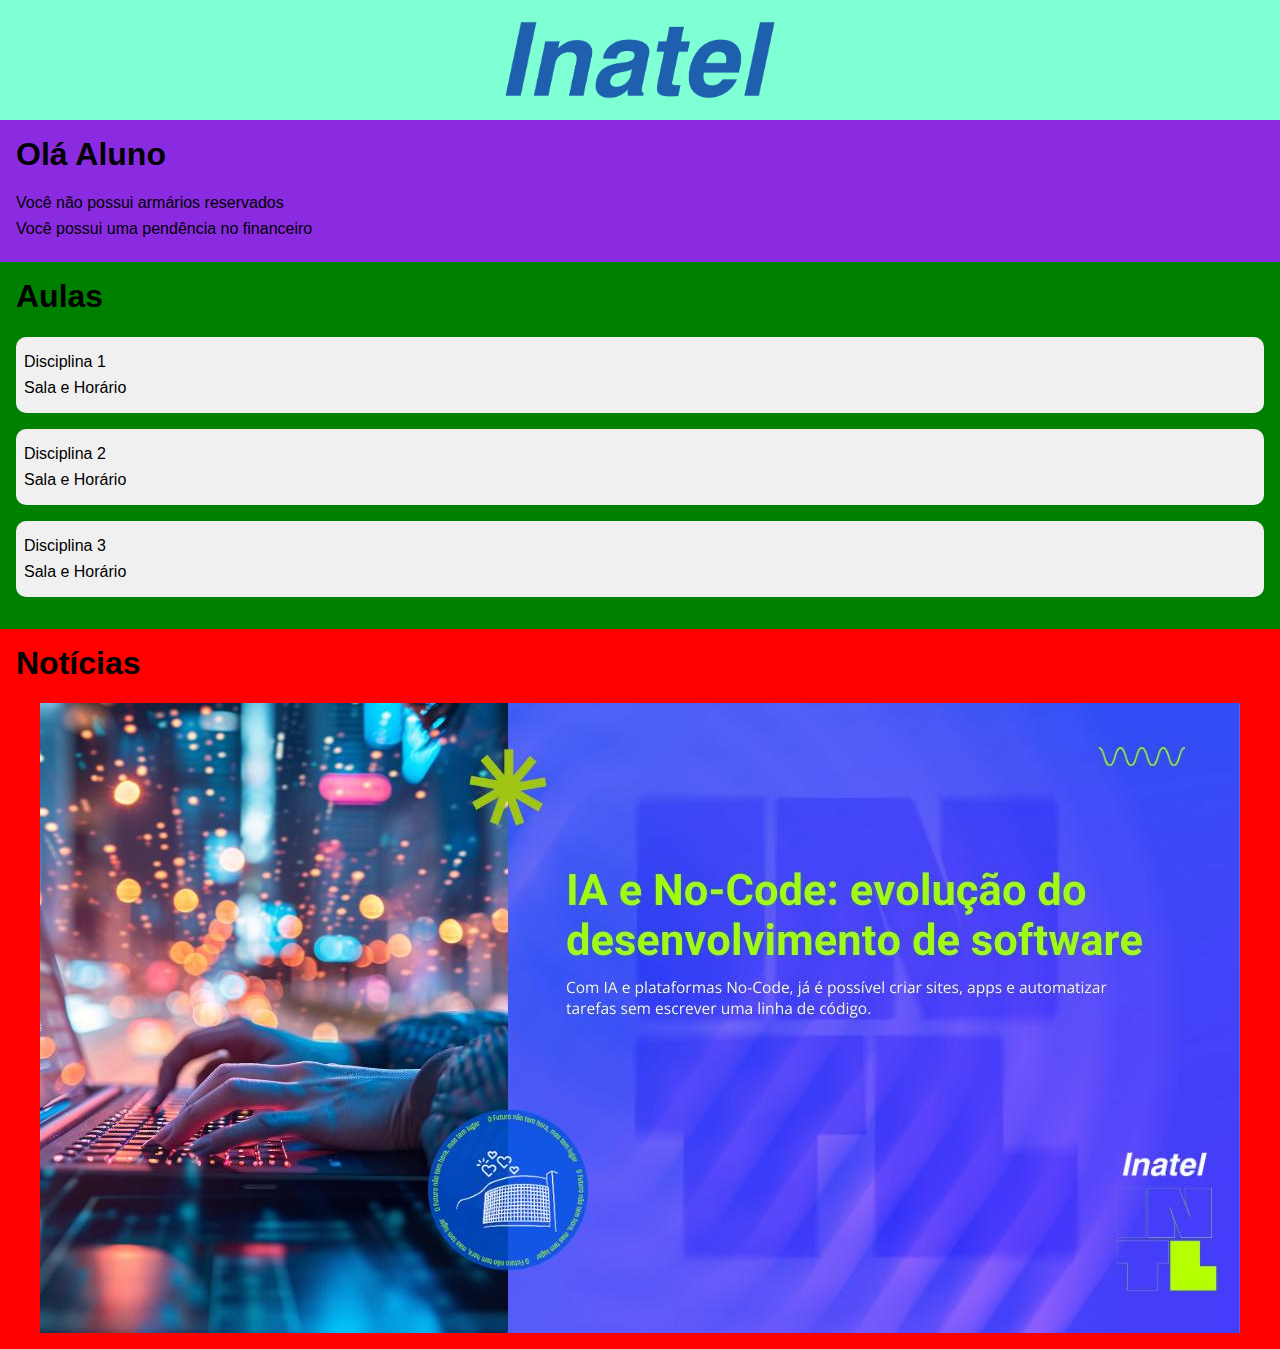
==== app-inatel/index.html @ 526b5850 "feature: inatel-app sket" ====
<!DOCTYPE html>
<html>
  <head>
    <meta charset="utf-8" />
    <meta http-equiv="X-UA-Compatible" content="IE=edge" />
    <title>App Inatel</title>
    <meta name="viewport" content="width=device-width, initial-scale=1" />
    <link rel="stylesheet" type="text/css" href="main.css" />
  </head>
  <body>
    <header>
      <div class="container">
        <img src="./assets/Logo-Inatel.png" alt="Inatel Logo" />
      </div>
    </header>
    <div class="content" style="background-color: blueviolet">
      <h1 style="color: black">Olá Aluno</h1>
      <p>Você não possui armários reservados</p>
      <p>Você possui uma pendência no financeiro</p>
    </div>
    <div class="content" style="background-color: green">
      <h1>Aulas</h1>
      <div class="disciplina">
        <p>Disciplina 1</p>
        <p>Sala e Horário</p>
      </div>
      <div class="disciplina">
        <p>Disciplina 2</p>
        <p>Sala e Horário</p>
      </div>
      <div class="disciplina">
        <p>Disciplina 3</p>
        <p>Sala e Horário</p>
      </div>
    </div>
    <div class="content" style="background-color: red">
      <h1>Notícias</h1>
      <img src="./assets/noticia1.jpeg" alt="Notícia 1" />
    </div>
  </body>
</html>
---- app-inatel/main.css ----
body,
html {
  margin: 0;
  padding: 0;
  width: 100%;
  height: 100%;
  font-family: Arial, sans-serif;
  background-color: darksalmon;
}

header {
  background-color: aquamarine;
  padding: 10px 0;
  text-align: center;
}

.container {
  display: flex;
  flex-direction: column;
  align-items: center;
  width: 100%;
}

.container img {
  max-width: 100%;
  height: 100px;
}

.content {
  width: auto;
  padding: 16px;
}

.content h1,
.content h2 {
  margin-top: 0;
}

.content p {
  margin: 8px 0;
}

.content img {
  max-width: 100%;
  height: auto;
  display: block;
  margin: 0 auto;
}

.disciplina {
  margin-bottom: 16px;
  padding: 8px;
  background-color: #f0f0f0;
  border-radius: 10px;
}
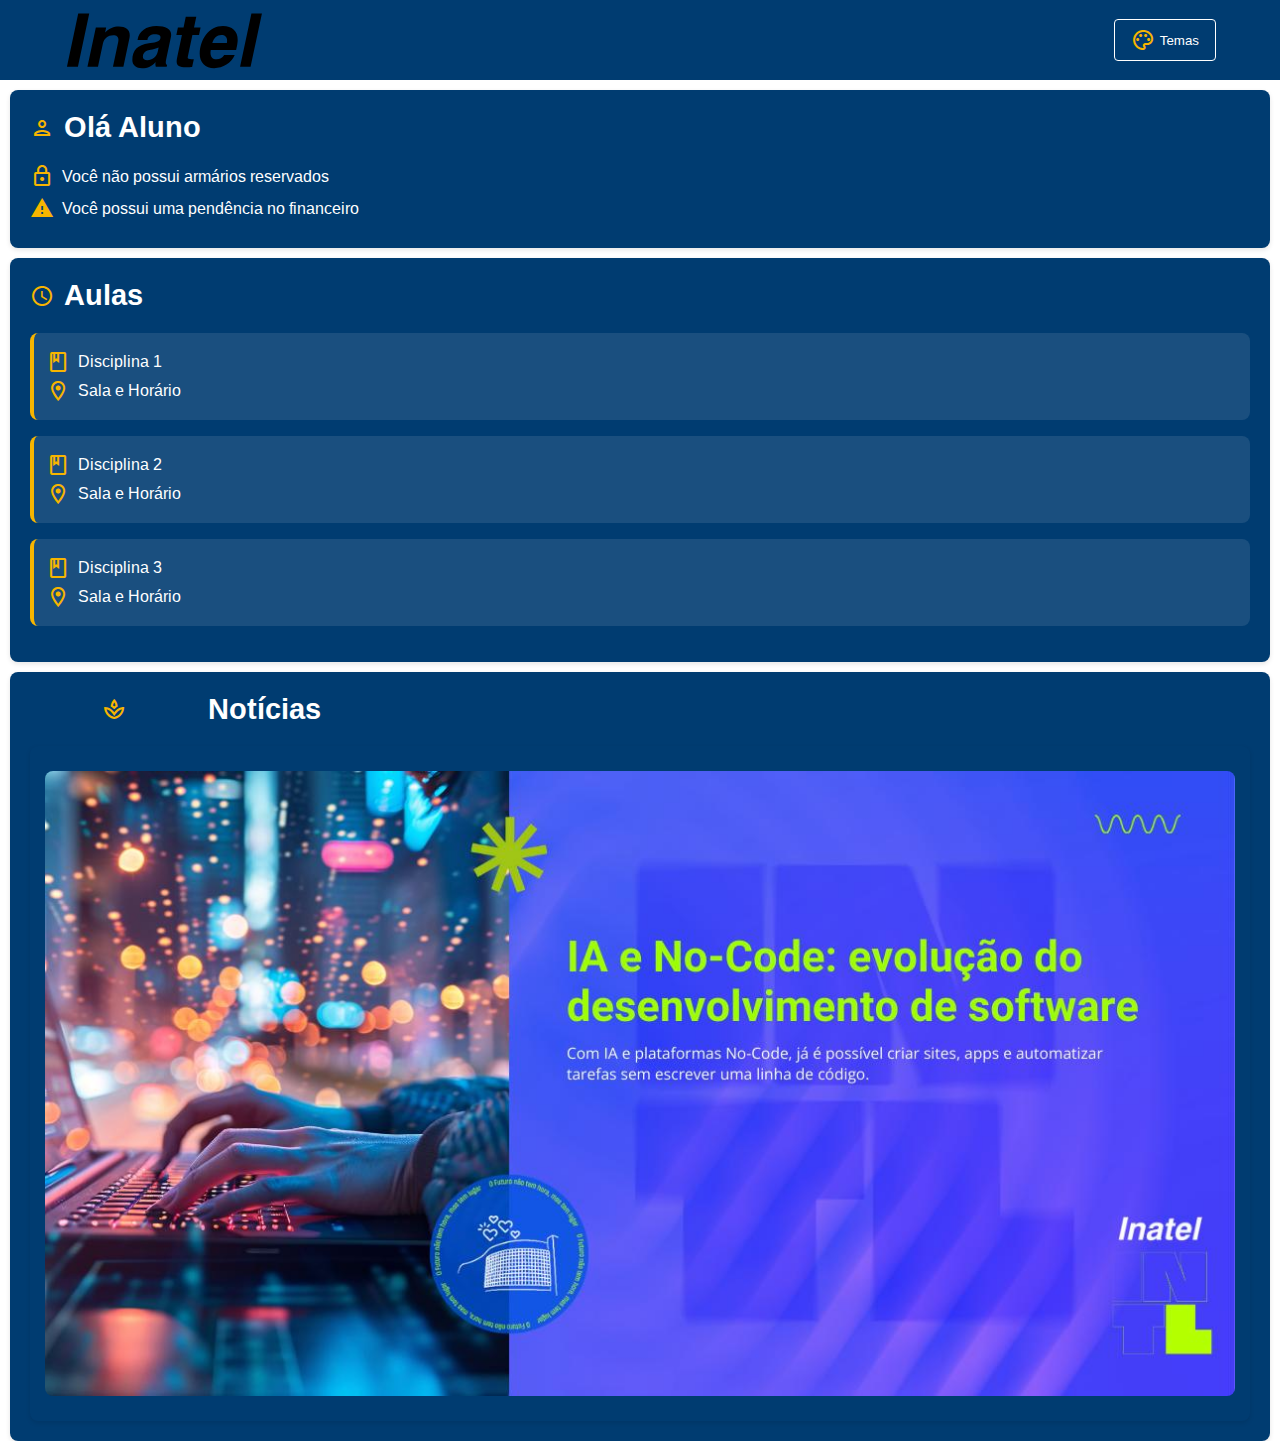
==== commit a8bcc8a1: "improving screen" ====
--- a/app-inatel/index.html
+++ b/app-inatel/index.html
@@ -1,41 +1,75 @@
 <!DOCTYPE html>
-<html>
+<html lang="pt-br">
   <head>
     <meta charset="utf-8" />
     <meta http-equiv="X-UA-Compatible" content="IE=edge" />
+    <meta name="viewport" content="width=device-width, initial-scale=1" />
     <title>App Inatel</title>
-    <meta name="viewport" content="width=device-width, initial-scale=1" />
     <link rel="stylesheet" type="text/css" href="main.css" />
+    <link rel="preconnect" href="https://fonts.googleapis.com" />
+    <link rel="preconnect" href="https://fonts.gstatic.com" crossorigin />
+    <link
+      href="https://fonts.googleapis.com/css2?family=Arimo:ital,wght@0,400..700;1,400..700&display=swap"
+      rel="stylesheet"
+    />
+    <link
+      href="https://fonts.googleapis.com/icon?family=Material+Icons+Outlined"
+      rel="stylesheet"
+    />
+    <script src="./main.js" defer></script>
   </head>
   <body>
     <header>
       <div class="container">
-        <img src="./assets/Logo-Inatel.png" alt="Inatel Logo" />
+        <img src="./assets/inatel.svg" alt="Inatel Logo" class="logo" />
+        <button id="menu-toggle">
+          <span class="material-icons-outlined">palette</span> Temas
+        </button>
       </div>
     </header>
-    <div class="content" style="background-color: blueviolet">
-      <h1 style="color: black">Olá Aluno</h1>
-      <p>Você não possui armários reservados</p>
-      <p>Você possui uma pendência no financeiro</p>
+
+    <div id="theme-menu" class="menu">
+      <button onclick="changeTheme('inatel')">
+        <span class="material-icons-outlined">school</span> Tema Inatel
+      </button>
+      <button onclick="changeTheme('moderno')">
+        <span class="material-icons-outlined">eco</span> Tema Verde
+      </button>
     </div>
-    <div class="content" style="background-color: green">
-      <h1>Aulas</h1>
+
+    <div class="content">
+      <h1><span class="material-icons-outlined">person</span> Olá Aluno</h1>
+      <p>
+        <span class="material-icons-outlined">lock</span>
+        Você não possui armários reservados
+      </p>
+      <p>
+        <span class="material-icons-outlined">warning</span> Você possui uma
+        pendência no financeiro
+      </p>
+    </div>
+
+    <div class="content">
+      <h1><span class="material-icons-outlined">schedule</span> Aulas</h1>
       <div class="disciplina">
-        <p>Disciplina 1</p>
-        <p>Sala e Horário</p>
+        <p><span class="material-icons-outlined">book</span> Disciplina 1</p>
+        <p><span class="material-icons-outlined">room</span> Sala e Horário</p>
       </div>
       <div class="disciplina">
-        <p>Disciplina 2</p>
-        <p>Sala e Horário</p>
+        <p><span class="material-icons-outlined">book</span> Disciplina 2</p>
+        <p><span class="material-icons-outlined">room</span> Sala e Horário</p>
       </div>
       <div class="disciplina">
-        <p>Disciplina 3</p>
-        <p>Sala e Horário</p>
+        <p><span class="material-icons-outlined">book</span> Disciplina 3</p>
+        <p><span class="material-icons-outlined">room</span> Sala e Horário</p>
       </div>
     </div>
-    <div class="content" style="background-color: red">
-      <h1>Notícias</h1>
-      <img src="./assets/noticia1.jpeg" alt="Notícia 1" />
+
+    <div class="content">
+      <h1><span class="material-icons-outlined">newspaper</span> Notícias</h1>
+      <div class="noticia">
+        <img src="./assets/noticia1.jpeg" alt="Notícia 1" />
+      </div>
     </div>
   </body>
 </html>
--- a/app-inatel/main.css
+++ b/app-inatel/main.css
@@ -1,55 +1,244 @@
+/* Paleta de cores - definidas em uma única raiz para evitar sobrescrever */
+:root {
+  /* Tema Inatel - padrão */
+  --azul-inatel: #003c71;
+  --cinza-claro: #d1d3d4;
+  --cinza-escuro: #4b4f54;
+  --branco: #ffffff;
+  --amarelo-inatel: #f7b500;
+
+  /* Tema Verde Moderno */
+  --verde-escuro: #2e7d32;
+  --verde-medio: #43a047;
+  --verde-claro: #66bb6a;
+  --bege-claro: #f5f5dc;
+  --marrom-claro: #a5784b;
+
+  /* Cores de aplicação - alteram com o tema */
+  --cor-primaria: var(--azul-inatel);
+  --cor-secundaria: var(--amarelo-inatel);
+  --cor-texto: var(--branco);
+  --cor-background: var(--branco);
+  --cor-secao1: var(--azul-inatel);
+  --cor-secao2: var(--azul-inatel);
+  --cor-secao3: var(
+    --azul-inatel
+  ); /* Corrigir para ter fundo azul na seção de notícias */
+  --cor-icones: var(--amarelo-inatel);
+}
+
 body,
 html {
   margin: 0;
   padding: 0;
   width: 100%;
   height: 100%;
-  font-family: Arial, sans-serif;
-  background-color: darksalmon;
+  font-family: "Arimo", sans-serif;
+  background-color: var(--cor-background);
 }
 
 header {
-  background-color: aquamarine;
+  background-color: var(--cor-primaria);
   padding: 10px 0;
   text-align: center;
+  position: relative;
+  z-index: 10;
 }
 
 .container {
   display: flex;
-  flex-direction: column;
-  align-items: center;
-  width: 100%;
+  justify-content: space-between;
+  align-items: center;
+  width: 90%;
+  max-width: 1200px;
+  margin: 0 auto;
+  padding: 0 20px;
 }
 
 .container img {
   max-width: 100%;
-  height: 100px;
-}
-
+  height: 60px;
+}
+
+#menu-toggle {
+  background-color: transparent;
+  color: var(--cor-texto);
+  border: 1px solid var(--cor-texto);
+  padding: 8px 16px;
+  border-radius: 4px;
+  cursor: pointer;
+  display: flex;
+  align-items: center;
+  gap: 5px;
+}
+
+#menu-toggle:hover {
+  background-color: rgba(255, 255, 255, 0.1);
+}
+
+#theme-menu {
+  display: none;
+  position: absolute;
+  top: 80px;
+  right: 20px;
+  background-color: white;
+  border: 1px solid #ccc;
+  padding: 10px;
+  z-index: 100;
+  border-radius: 4px;
+  box-shadow: 0 2px 5px rgba(0, 0, 0, 0.2);
+}
+
+#theme-menu button {
+  display: flex;
+  align-items: center;
+  gap: 8px;
+  width: 100%;
+  padding: 8px 16px;
+  background-color: var(--cor-primaria);
+  color: white;
+  border: none;
+  cursor: pointer;
+  margin: 5px 0;
+  border-radius: 5px;
+  transition: background-color 0.3s;
+}
+
+#theme-menu button:hover {
+  background-color: var(--cor-secundaria);
+}
+
+/* Estilo da content */
 .content {
   width: auto;
-  padding: 16px;
+  padding: 20px;
+  margin: 10px;
+  border-radius: 8px;
+  box-shadow: 0 2px 5px rgba(0, 0, 0, 0.1);
+  background-color: var(--cor-secao3); /* Fundo igual em todas as .content */
 }
 
 .content h1,
 .content h2 {
   margin-top: 0;
+  font-size: 1.8rem;
+  font-weight: bold;
+  color: var(--cor-texto);
+  display: flex;
+  align-items: center;
+  gap: 10px;
+}
+
+.content h2 {
+  font-size: 1.4rem;
+  margin-bottom: 15px;
 }
 
 .content p {
   margin: 8px 0;
+  font-size: 1rem;
+  color: var(--cor-texto);
+  display: flex;
+  align-items: center;
+}
+
+/* Remover o gap das tags p e ajustar espaçamento dos ícones */
+.content p .material-icons-outlined {
+  margin-right: 8px;
 }
 
 .content img {
   max-width: 100%;
   height: auto;
   display: block;
-  margin: 0 auto;
-}
-
+  margin: 10px auto;
+  border-radius: 8px;
+}
+
+.content:nth-of-type(1) {
+  background-color: var(--cor-secao1);
+}
+
+.content:nth-of-type(2) {
+  background-color: var(--cor-secao2);
+}
+
+.content:nth-of-type(3) {
+  background-color: var(
+    --cor-secao3
+  ); /* Garantir fundo azul na terceira seção */
+  color: var(--cor-texto); /* Garantir que o texto seja branco */
+}
+
+/* Estilo para a seção de notícias (noticia) */
+.noticia {
+  background-color: var(--cor-secao3); /* Fundo igual ao da .content */
+  border-radius: 8px;
+  padding: 15px;
+  margin-top: 10px;
+  box-shadow: 0 2px 5px rgba(0, 0, 0, 0.1); /* Somente para consistência */
+}
+
+/* Para garantir que o fundo e estilo das disciplinas não sejam afetados */
 .disciplina {
   margin-bottom: 16px;
-  padding: 8px;
-  background-color: #f0f0f0;
-  border-radius: 10px;
-}
+  padding: 12px;
+  background-color: rgba(
+    255,
+    255,
+    255,
+    0.1
+  ); /* Fundo ligeiramente transparente */
+  border-radius: 8px;
+  border-left: 4px solid var(--cor-secundaria);
+}
+
+.disciplina p {
+  font-size: 1rem;
+  color: var(--cor-texto);
+  margin: 5px 0;
+}
+
+/* Ícones */
+.material-icons-outlined {
+  color: var(--cor-icones);
+  font-size: 1.4rem;
+  vertical-align: middle;
+}
+
+.content:nth-of-type(3) h1,
+.content:nth-of-type(3) h2,
+.content:nth-of-type(3) p {
+  color: var(--cor-texto);
+}
+
+/* Ajuste para os ícones de notícias */
+.content:nth-of-type(3) .material-icons-outlined {
+  color: var(--cor-icones);
+}
+
+@media (max-width: 768px) {
+  .content h1 {
+    font-size: 1.5rem;
+  }
+
+  .content h2 {
+    font-size: 1.2rem;
+  }
+
+  .content p {
+    font-size: 0.9rem;
+  }
+
+  .disciplina p {
+    font-size: 0.9rem;
+  }
+
+  header .logo {
+    width: 120px;
+  }
+
+  .material-icons-outlined {
+    font-size: 1.2rem;
+  }
+}
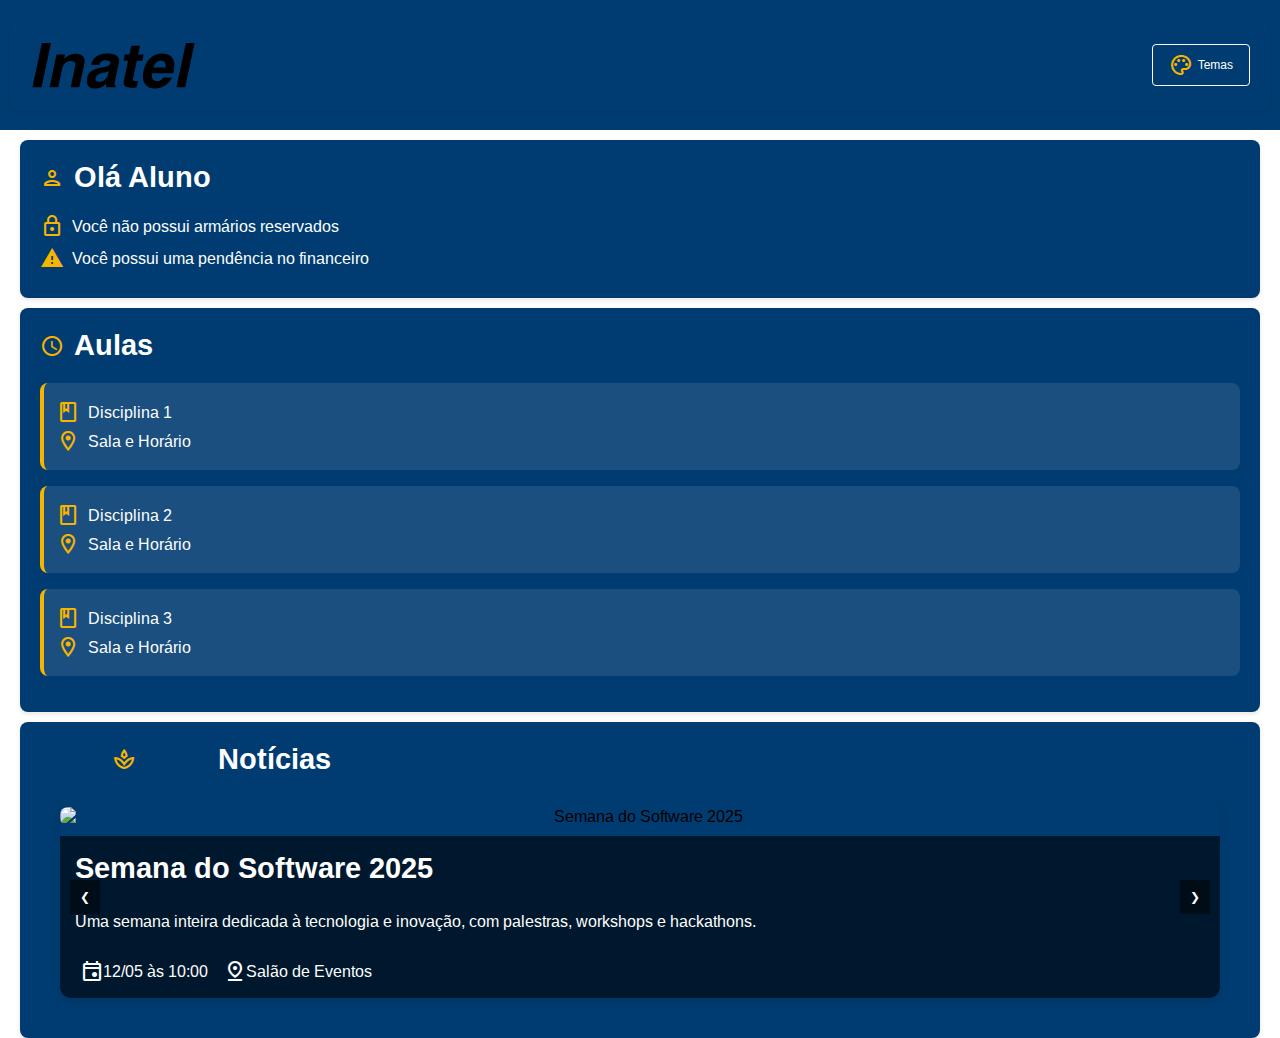
==== commit 33b29456: "added news" ====
--- a/app-inatel/index.html
+++ b/app-inatel/index.html
@@ -15,6 +15,10 @@
     <link
       href="https://fonts.googleapis.com/icon?family=Material+Icons+Outlined"
       rel="stylesheet"
+    />
+    <link
+      rel="stylesheet"
+      href="https://fonts.googleapis.com/css2?family=Material+Symbols+Outlined:opsz,wght,FILL,GRAD@20..48,100..700,0..1,-50..200"
     />
     <script src="./main.js" defer></script>
   </head>
@@ -67,8 +71,13 @@
 
     <div class="content">
       <h1><span class="material-icons-outlined">newspaper</span> Notícias</h1>
-      <div class="noticia">
-        <img src="./assets/noticia1.jpeg" alt="Notícia 1" />
+
+      <div class="carousel-container">
+        <div class="carousel">
+          <!-- Os cards deverão ser inseridos dinamicamente via JS -->
+        </div>
+        <button id="prevBtn">❮</button>
+        <button id="nextBtn">❯</button>
       </div>
     </div>
   </body>
--- a/app-inatel/main.css
+++ b/app-inatel/main.css
@@ -1,29 +1,24 @@
-/* Paleta de cores - definidas em uma única raiz para evitar sobrescrever */
+/* Variáveis globais de cores */
 :root {
-  /* Tema Inatel - padrão */
   --azul-inatel: #003c71;
   --cinza-claro: #d1d3d4;
   --cinza-escuro: #4b4f54;
   --branco: #ffffff;
   --amarelo-inatel: #f7b500;
 
-  /* Tema Verde Moderno */
   --verde-escuro: #2e7d32;
   --verde-medio: #43a047;
   --verde-claro: #66bb6a;
   --bege-claro: #f5f5dc;
   --marrom-claro: #a5784b;
 
-  /* Cores de aplicação - alteram com o tema */
   --cor-primaria: var(--azul-inatel);
   --cor-secundaria: var(--amarelo-inatel);
   --cor-texto: var(--branco);
   --cor-background: var(--branco);
   --cor-secao1: var(--azul-inatel);
   --cor-secao2: var(--azul-inatel);
-  --cor-secao3: var(
-    --azul-inatel
-  ); /* Corrigir para ter fundo azul na seção de notícias */
+  --cor-secao3: var(--azul-inatel);
   --cor-icones: var(--amarelo-inatel);
 }
 
@@ -37,6 +32,182 @@
   background-color: var(--cor-background);
 }
 
+/* Correção do carrossel - limitando largura e centralizando */
+.carousel-container {
+  position: relative;
+  overflow: hidden;
+  background-color: var(--cor-primaria);
+  border-radius: 10px;
+  margin: 20px auto; /* Centraliza horizontalmente */
+  box-shadow: 0px 4px 8px rgba(0, 0, 0, 0.1);
+  width: calc(100% - 40px); /* Limita a largura com margens */
+  max-width: 1200px; /* Limita tamanho máximo */
+  display: flex;
+  justify-content: center;
+}
+
+.carousel {
+  display: flex;
+  width: 100%;
+  overflow: hidden; /* Previne que o conteúdo vaze */
+  position: relative;
+}
+
+/* Correção dos cards - tanto para .card quanto para .event-card */
+.card,
+.event-card {
+  min-width: 100%;
+  max-width: 100%; /* Limita largura máxima */
+  flex: 0 0 100%; /* Impede que cresça além do tamanho especificado */
+  text-align: center;
+  box-sizing: border-box; /* Inclui padding e border na largura */
+  display: none; /* Esconde todos os cards */
+}
+
+.card.active,
+.event-card.active {
+  display: block; /* Mostra apenas o card ativo */
+}
+
+.card img,
+.event-card img {
+  width: 100%;
+  height: auto;
+  border-top-right-radius: 10px;
+  border-top-left-radius: 10px;
+  object-fit: cover; /* Garante que a imagem cubra o espaço sem distorcer */
+  max-height: 500px; /* Limita altura máxima */
+}
+
+/* Correção da seção de informações */
+.info {
+  padding: 15px;
+  text-align: left;
+  background-color: rgba(0, 0, 0, 0.6);
+  color: var(--cor-texto);
+  border-bottom-left-radius: 10px;
+  border-bottom-right-radius: 10px;
+  position: relative;
+  display: flex;
+  flex-direction: column;
+  gap: 10px;
+}
+
+/* Correção para títulos e parágrafos dentro de .info */
+.info h3 {
+  font-size: 16px;
+  color: var(--cor-texto);
+  font-weight: bold;
+  margin-top: 0;
+  margin-bottom: 5px;
+  width: 100%;
+  display: block;
+}
+
+.info p {
+  font-size: 14px;
+  color: var(--cor-texto);
+  line-height: 1.5;
+  margin: 0 0 10px 0;
+  width: 100%;
+  display: block;
+}
+
+.info p:last-child {
+  margin-bottom: 0;
+}
+
+/* Estilo para ícones dentro da seção de informações */
+.icon {
+  font-size: 15px;
+  margin-left: 5px;
+  margin-right: 5px;
+  width: 18px;
+  display: inline-block;
+  vertical-align: middle;
+}
+
+/* Corrigindo o espaçamento entre ícones */
+.material-symbols-outlined.icon + .material-symbols-outlined.icon {
+  margin-left: 15px;
+}
+
+/* Botões de navegação */
+button {
+  position: absolute;
+  top: 50%;
+  transform: translateY(-50%);
+  background: rgba(0, 0, 0, 0.5);
+  color: white;
+  border: none;
+  padding: 10px;
+  cursor: pointer;
+  font-size: 12px;
+  z-index: 10;
+}
+
+#prevBtn {
+  left: 10px;
+  position: absolute;
+}
+
+#nextBtn {
+  right: 10px;
+  position: absolute;
+}
+
+/* Restaurando o botão de tema */
+#menu-toggle {
+  position: static;
+  transform: none;
+  background-color: transparent;
+  color: var(--cor-texto);
+  border: 1px solid var(--cor-texto);
+  padding: 8px 16px;
+  border-radius: 4px;
+  cursor: pointer;
+  display: flex;
+  align-items: center;
+  gap: 5px;
+}
+
+#theme-menu button {
+  position: static;
+  transform: none;
+  display: flex;
+  align-items: center;
+  gap: 15px;
+  width: 100%;
+  padding: 8px 16px;
+  background-color: var(--cor-primaria);
+  color: white;
+  border: none;
+  cursor: pointer;
+  margin: 5px 0;
+  border-radius: 5px;
+  transition: background-color 0.3s;
+}
+
+/* Estilos de textos e botões */
+h3 {
+  font-size: 16px;
+  color: var(--cor-texto);
+  font-weight: bold;
+  margin-bottom: 8px;
+}
+
+p {
+  font-size: 14px;
+  color: var(--cor-texto);
+  line-height: 1.5;
+}
+
+.material-symbols-outlined {
+  font-size: 18px;
+  vertical-align: middle;
+}
+
+/* Estilos do menu */
 header {
   background-color: var(--cor-primaria);
   padding: 10px 0;
@@ -49,27 +220,15 @@
   display: flex;
   justify-content: space-between;
   align-items: center;
-  width: 90%;
-  max-width: 1200px;
-  margin: 0 auto;
-  padding: 0 20px;
+  width: auto;
+  padding: 20px;
+  margin: 10px;
+  border-radius: 8px;
+  box-shadow: 0 2px 5px rgba(0, 0, 0, 0.1);
 }
 
 .container img {
-  max-width: 100%;
-  height: 60px;
-}
-
-#menu-toggle {
-  background-color: transparent;
-  color: var(--cor-texto);
-  border: 1px solid var(--cor-texto);
-  padding: 8px 16px;
-  border-radius: 4px;
-  cursor: pointer;
-  display: flex;
-  align-items: center;
-  gap: 5px;
+  height: 50px;
 }
 
 #menu-toggle:hover {
@@ -89,37 +248,24 @@
   box-shadow: 0 2px 5px rgba(0, 0, 0, 0.2);
 }
 
-#theme-menu button {
-  display: flex;
-  align-items: center;
-  gap: 8px;
-  width: 100%;
-  padding: 8px 16px;
-  background-color: var(--cor-primaria);
-  color: white;
-  border: none;
-  cursor: pointer;
-  margin: 5px 0;
-  border-radius: 5px;
-  transition: background-color 0.3s;
-}
-
 #theme-menu button:hover {
   background-color: var(--cor-secundaria);
 }
 
-/* Estilo da content */
+/* Estilos para seções de conteúdo */
 .content {
   width: auto;
+  max-width: 1200px; /* Limita largura máxima */
+  margin: 10px auto; /* Centraliza horizontalmente */
   padding: 20px;
-  margin: 10px;
   border-radius: 8px;
   box-shadow: 0 2px 5px rgba(0, 0, 0, 0.1);
-  background-color: var(--cor-secao3); /* Fundo igual em todas as .content */
+  background-color: var(--cor-secao3);
 }
 
 .content h1,
-.content h2 {
+.content h2,
+.content h3 {
   margin-top: 0;
   font-size: 1.8rem;
   font-weight: bold;
@@ -142,7 +288,6 @@
   align-items: center;
 }
 
-/* Remover o gap das tags p e ajustar espaçamento dos ícones */
 .content p .material-icons-outlined {
   margin-right: 8px;
 }
@@ -155,6 +300,7 @@
   border-radius: 8px;
 }
 
+/* Estilos para a área de conteúdo, usando as cores de fundo */
 .content:nth-of-type(1) {
   background-color: var(--cor-secao1);
 }
@@ -164,31 +310,59 @@
 }
 
 .content:nth-of-type(3) {
-  background-color: var(
-    --cor-secao3
-  ); /* Garantir fundo azul na terceira seção */
-  color: var(--cor-texto); /* Garantir que o texto seja branco */
-}
-
-/* Estilo para a seção de notícias (noticia) */
+  background-color: var(--cor-secao3);
+  color: var(--cor-texto);
+}
+
+/* Correção da seção de notícias */
 .noticia {
-  background-color: var(--cor-secao3); /* Fundo igual ao da .content */
+  background-color: var(--cor-secao3);
   border-radius: 8px;
   padding: 15px;
   margin-top: 10px;
-  box-shadow: 0 2px 5px rgba(0, 0, 0, 0.1); /* Somente para consistência */
-}
-
-/* Para garantir que o fundo e estilo das disciplinas não sejam afetados */
+  margin-bottom: 15px;
+  box-shadow: 0 2px 5px rgba(0, 0, 0, 0.1);
+  width: 100%;
+  max-width: 100%;
+  box-sizing: border-box;
+  overflow: hidden; /* Previne que o conteúdo vaze */
+  display: flex;
+  flex-direction: column;
+}
+
+.noticia img {
+  width: 100%;
+  height: auto;
+  max-height: 350px;
+  object-fit: cover;
+  border-radius: 8px 8px 0 0;
+}
+
+.noticia h3 {
+  margin-top: 10px;
+  font-size: 16px;
+  color: var(--cor-texto);
+  display: block;
+  width: 100%;
+  margin-bottom: 10px;
+}
+
+.noticia p {
+  margin: 0 0 10px 0;
+  font-size: 14px;
+  color: var(--cor-texto);
+  display: block;
+  width: 100%;
+}
+
+.noticia p:last-child {
+  margin-bottom: 0;
+}
+
 .disciplina {
   margin-bottom: 16px;
   padding: 12px;
-  background-color: rgba(
-    255,
-    255,
-    255,
-    0.1
-  ); /* Fundo ligeiramente transparente */
+  background-color: rgba(255, 255, 255, 0.1);
   border-radius: 8px;
   border-left: 4px solid var(--cor-secundaria);
 }
@@ -199,7 +373,6 @@
   margin: 5px 0;
 }
 
-/* Ícones */
 .material-icons-outlined {
   color: var(--cor-icones);
   font-size: 1.4rem;
@@ -212,12 +385,49 @@
   color: var(--cor-texto);
 }
 
-/* Ajuste para os ícones de notícias */
 .content:nth-of-type(3) .material-icons-outlined {
   color: var(--cor-icones);
 }
 
+/* Navegação do carrossel de notícias */
+.carousel-nav {
+  text-align: center;
+  margin-top: 10px;
+}
+
+.carousel-dot {
+  display: inline-block;
+  width: 10px;
+  height: 10px;
+  border-radius: 50%;
+  background-color: var(--cinza-claro);
+  margin: 0 5px;
+  cursor: pointer;
+}
+
+.carousel-dot.active {
+  background-color: var(--cor-secundaria);
+}
+
 @media (max-width: 768px) {
+  .noticia {
+    padding: 10px;
+    margin-top: 8px;
+    margin-bottom: 12px;
+  }
+
+  .noticia h3 {
+    font-size: 14px;
+  }
+
+  .noticia p {
+    font-size: 12px;
+  }
+
+  .noticia img {
+    max-height: 250px;
+  }
+
   .content h1 {
     font-size: 1.5rem;
   }
@@ -242,3 +452,47 @@
     font-size: 1.2rem;
   }
 }
+
+@media (max-width: 480px) {
+  .noticia {
+    padding: 8px;
+    margin-top: 6px;
+    margin-bottom: 10px;
+  }
+
+  .noticia h3 {
+    font-size: 12px;
+  }
+
+  .noticia p {
+    font-size: 10px;
+  }
+
+  .noticia img {
+    max-height: 200px;
+  }
+
+  .content h1 {
+    font-size: 1.2rem;
+  }
+
+  .content h2 {
+    font-size: 1rem;
+  }
+
+  .content p {
+    font-size: 0.8rem;
+  }
+
+  .disciplina p {
+    font-size: 0.8rem;
+  }
+
+  header .logo {
+    width: 100px;
+  }
+
+  .material-icons-outlined {
+    font-size: 1rem;
+  }
+}
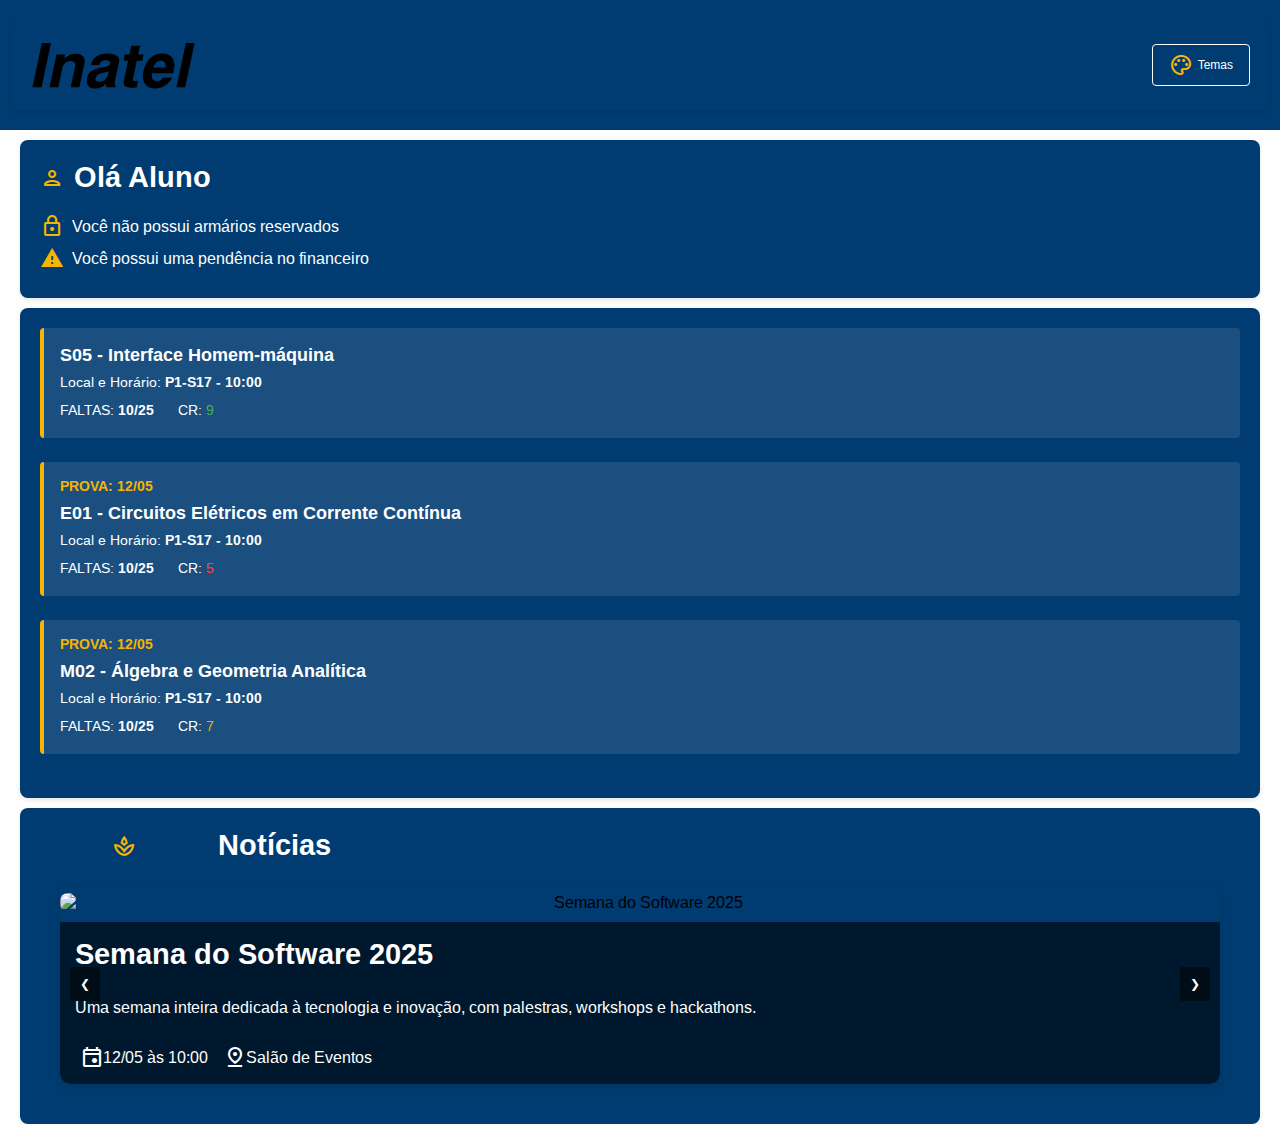
==== commit 97a995da: "feature: classes list" ====
--- a/app-inatel/index.html
+++ b/app-inatel/index.html
@@ -54,19 +54,8 @@
     </div>
 
     <div class="content">
-      <h1><span class="material-icons-outlined">schedule</span> Aulas</h1>
-      <div class="disciplina">
-        <p><span class="material-icons-outlined">book</span> Disciplina 1</p>
-        <p><span class="material-icons-outlined">room</span> Sala e Horário</p>
-      </div>
-      <div class="disciplina">
-        <p><span class="material-icons-outlined">book</span> Disciplina 2</p>
-        <p><span class="material-icons-outlined">room</span> Sala e Horário</p>
-      </div>
-      <div class="disciplina">
-        <p><span class="material-icons-outlined">book</span> Disciplina 3</p>
-        <p><span class="material-icons-outlined">room</span> Sala e Horário</p>
-      </div>
+      <aulas-component id="componente"></aulas-component>
+      <script src="script_component.js"></script>
     </div>
 
     <div class="content">
--- a/app-inatel/main.css
+++ b/app-inatel/main.css
@@ -409,6 +409,65 @@
   background-color: var(--cor-secundaria);
 }
 
+:root {
+  --frequencia: #126ae2;
+  --nota: #126ae2;
+  --prova: #126ae2;
+}
+
+.cr-low {
+  color: #ff4444;
+}
+.cr-medium {
+  color: #ffa500;
+}
+.cr-high {
+  color: #4caf50;
+}
+
+.metricas {
+  display: flex;
+  gap: 2rem;
+  margin-top: 1rem;
+}
+
+.comp-aula {
+  background: rgba(255, 255, 255, 0.1);
+  border-left: 4px solid var(--cor-secundaria);
+  border-radius: 4px;
+  padding: 1rem;
+  margin-bottom: 1.5rem;
+  color: var(--cor-texto);
+}
+
+.prova-alert {
+  color: var(--cor-secundaria);
+  font-weight: bold;
+  margin-bottom: 0.5rem;
+  font-size: 0.9rem;
+}
+
+.titulo-aula {
+  font-weight: bold;
+  font-size: 1.1rem;
+  margin-bottom: 0.5rem;
+}
+
+.detalhes-aula {
+  font-size: 0.9rem;
+  margin-bottom: 0.25rem;
+}
+
+.detalhes-aula b {
+  font-weight: 600;
+}
+
+.metricas {
+  display: flex;
+  gap: 1.5rem;
+  margin-top: 0.75rem;
+}
+
 @media (max-width: 768px) {
   .noticia {
     padding: 10px;
